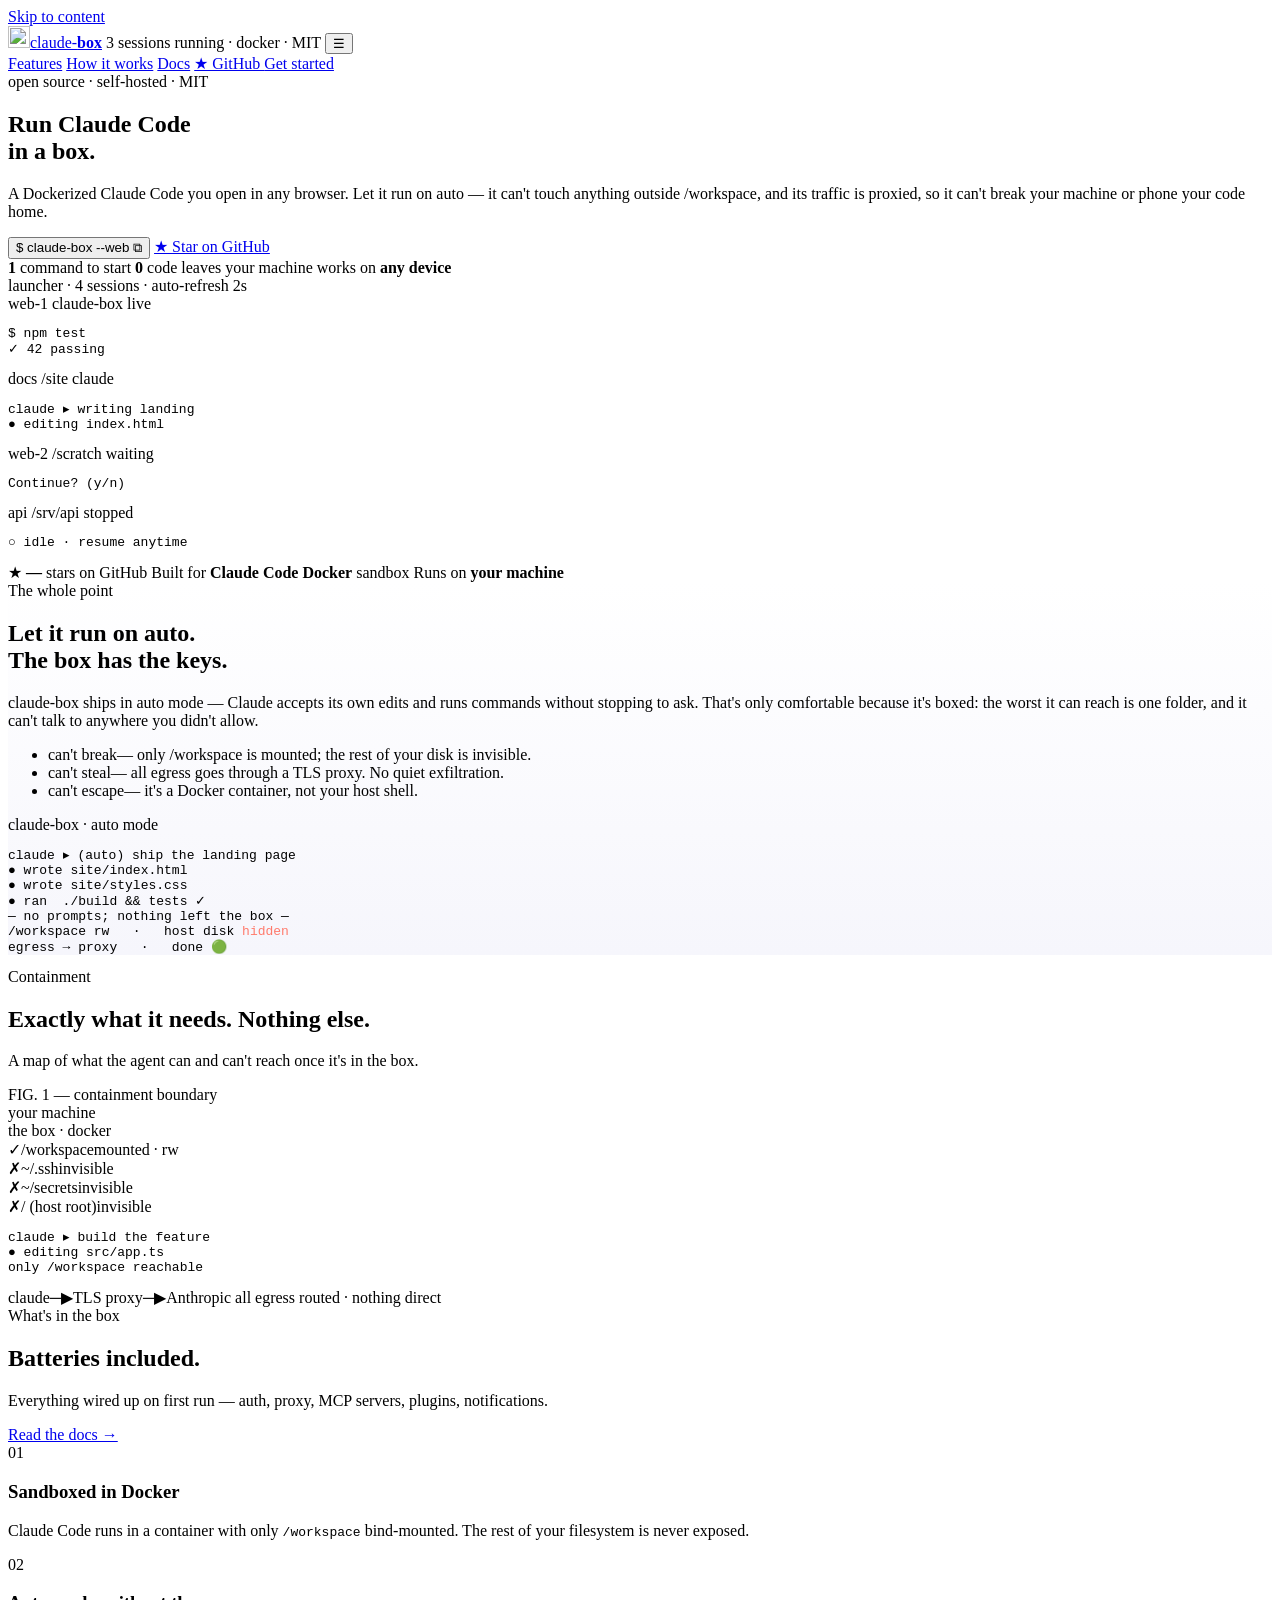
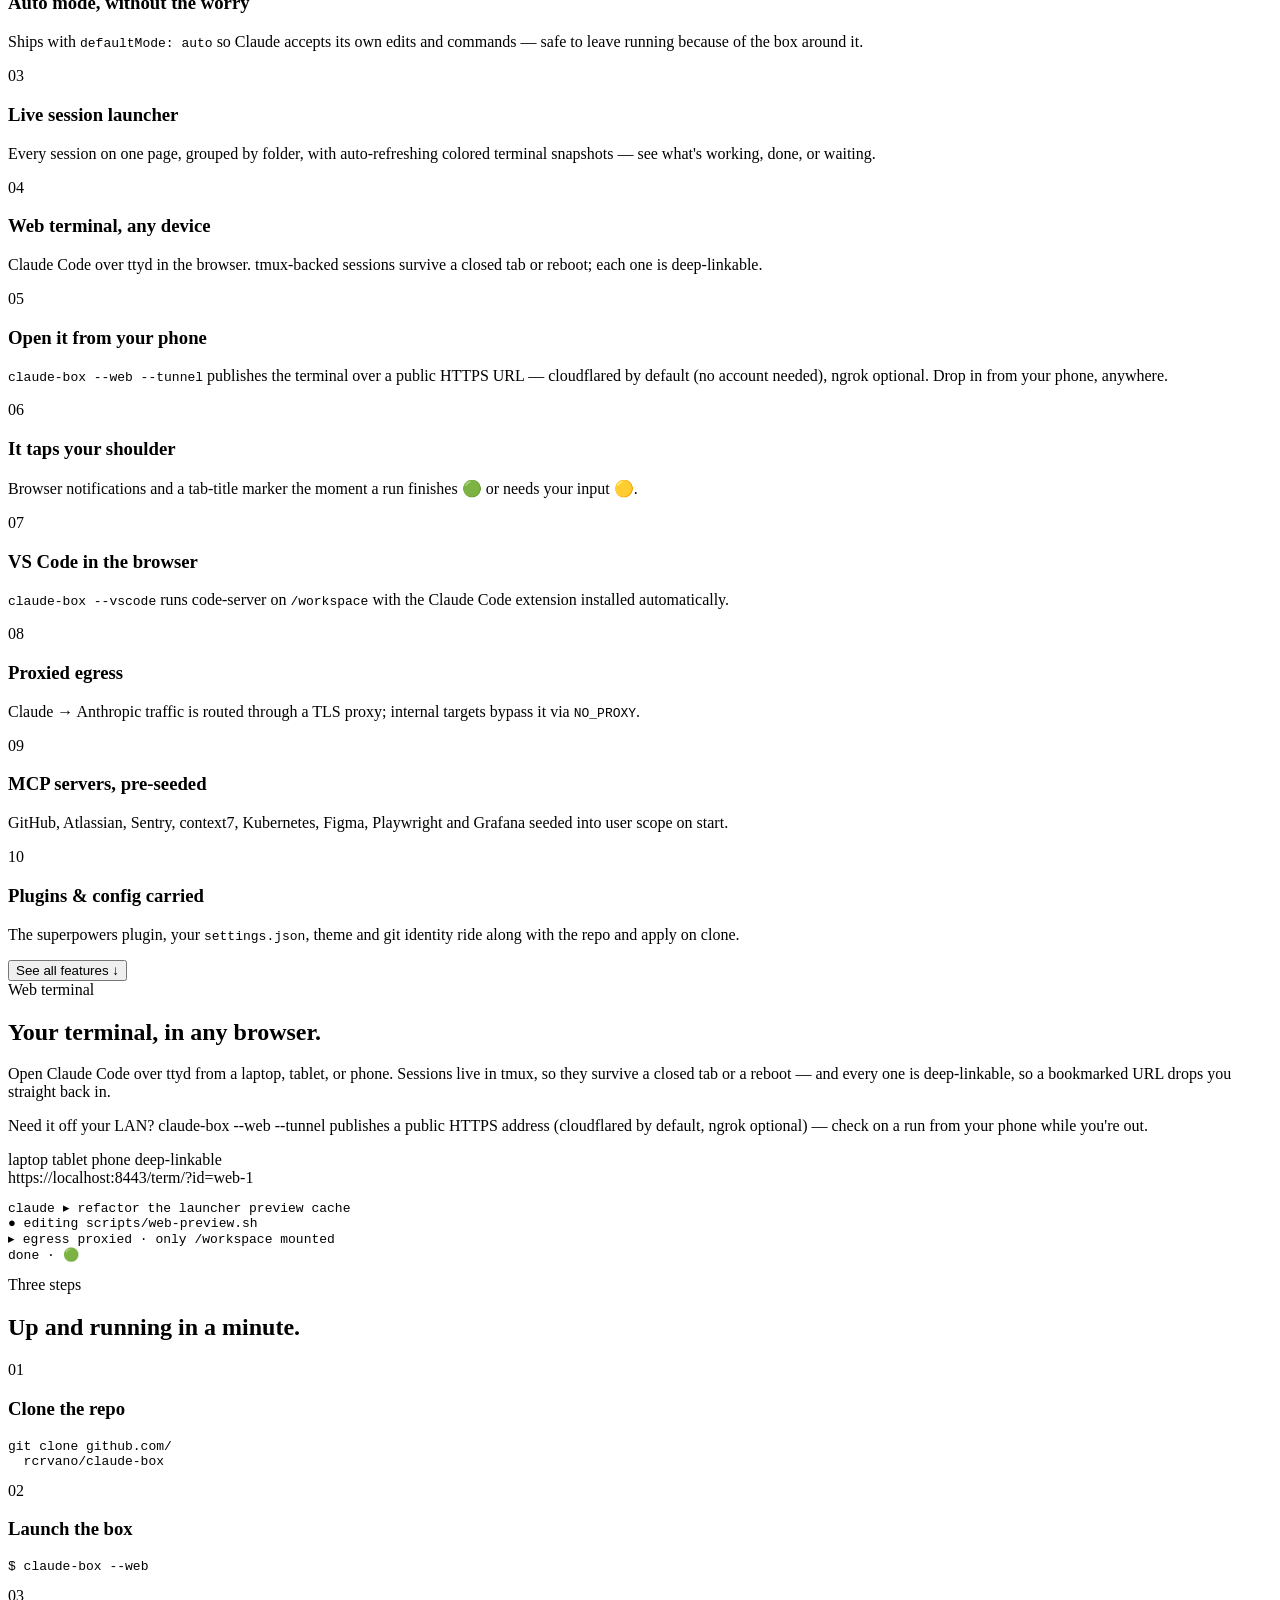
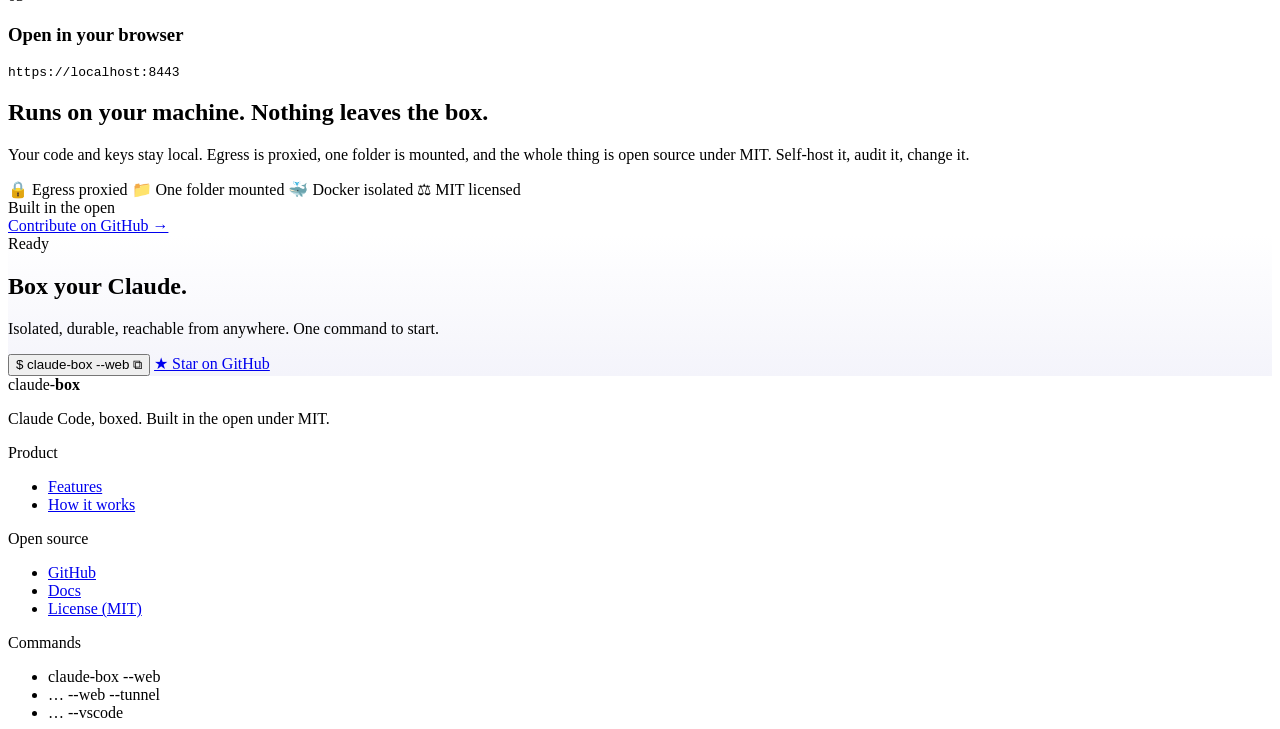
==== site/index.html @ 1a524eef "Initial commit" ====
<!doctype html>
<html lang="en" class="scroll-smooth">
<head>
  <script>document.documentElement.classList.add('js')</script>
  <meta charset="utf-8">
  <meta name="viewport" content="width=device-width, initial-scale=1">
  <title>claude-box — Run Claude Code on auto, safely boxed in Docker</title>
  <meta name="description" content="claude-box runs Claude Code in a Docker sandbox you open from any browser. Let it run on auto mode without fear — only /workspace is mounted and all traffic is proxied. Web terminal, live session launcher, phone access, notifications. Open source, MIT.">
  <meta property="og:title" content="claude-box — Run Claude Code on auto, safely boxed">
  <meta property="og:description" content="A Dockerized Claude Code with a web terminal, a live session launcher, and phone access. Let it run on auto — it can't touch anything outside the box.">
  <meta property="og:type" content="website">
  <link rel="icon" href="/favicon.svg" type="image/svg+xml">
  <link rel="icon" href="/favicon-32.png" sizes="32x32" type="image/png">
  <link rel="icon" href="/favicon-16.png" sizes="16x16" type="image/png">
  <link rel="apple-touch-icon" href="/favicon-180.png">
  <link rel="preload" href="/fonts/space-700.woff2" as="font" type="font/woff2" crossorigin>
  <link rel="preload" href="/fonts/inter-400.woff2" as="font" type="font/woff2" crossorigin>
  <link rel="stylesheet" href="/styles.css">
</head>
<body class="bg-paper font-sans text-ink antialiased">

  <a href="#top" class="sr-only focus:not-sr-only focus:absolute focus:left-4 focus:top-3 focus:z-50 focus:rounded-lg focus:bg-iris focus:px-4 focus:py-2 focus:text-sm focus:font-semibold focus:text-white">Skip to content</a>

  <!-- ═══ statusline / nav ═══ -->
  <header id="nav" class="statusline">
    <nav class="section flex items-center gap-4 py-2.5 font-mono text-[12.5px] text-slate" aria-label="Primary">
      <a href="#top" class="brand"><img src="/brand-mark.svg" alt="" class="brand-mark" width="22" height="22">claude-<b>box</b></a>
      <span class="hidden items-center gap-2 lg:inline-flex"><span class="dot"></span> 3 sessions running</span>
      <span class="hidden text-line lg:inline">·</span>
      <span class="hidden lg:inline">docker · MIT</span>
      <span class="flex-1"></span>
      <button id="nav-toggle" class="text-base text-ink md:hidden" aria-label="Toggle menu" aria-expanded="false">☰</button>
      <div id="nav-menu" class="hidden items-center gap-6 md:flex">
        <a href="#features" data-open-features class="hover:text-ink">Features</a>
        <a href="#how" class="hover:text-ink">How it works</a>
        <a href="https://github.com/rcrvano/claude-box#readme" class="hover:text-ink">Docs</a>
        <a href="https://github.com/rcrvano/claude-box" class="inline-flex items-center gap-1.5 text-ink hover:text-iris">★ GitHub <span data-stars></span></a>
        <a href="#get-started" class="btn-primary btn-sm font-sans">Get started</a>
      </div>
    </nav>
  </header>

  <main id="top">

    <!-- ═══ hero ═══ -->
    <section class="section grid items-center gap-12 pb-10 pt-16 md:grid-cols-[1.02fr_1.1fr] md:gap-14 md:pt-[4.6rem]">
      <div>
        <div class="kicker flex items-center gap-2.5"><span class="dot dot-coral"></span> open source · self-hosted · MIT</div>
        <h1 class="mt-4 font-display text-[clamp(2.5rem,5.4vw,3.9rem)] font-bold leading-[1.02] tracking-tightest">Run Claude Code<br>in a <span class="text-iris">box.</span></h1>
        <p class="mt-5 max-w-[46ch] text-[18.5px] leading-relaxed text-slate">A Dockerized Claude Code you open in any browser. Let it run on <span class="font-semibold text-ink">auto</span> — it can't touch anything outside <span class="font-mono text-ink">/workspace</span>, and its traffic is proxied, so it can't break your machine or phone your code home.</p>
        <div id="get-started" class="mt-7 flex flex-wrap items-center gap-3">
          <button class="cmd" data-copy="claude-box --web" aria-label="Copy command"><span class="p">$</span> claude-box --web <span data-copy-icon>⧉</span></button>
          <a href="https://github.com/rcrvano/claude-box" class="btn-ghost">★ Star on GitHub <span data-stars class="text-slate"></span></a>
        </div>
        <div class="mt-6 flex flex-wrap gap-x-5 gap-y-2 font-mono text-[12.5px] text-slate">
          <span><b class="text-ink">1</b> command to start</span>
          <span><b class="text-ink">0</b> code leaves your machine</span>
          <span>works on <b class="text-ink">any device</b></span>
        </div>
      </div>

      <!-- signature: live session board -->
      <div class="board" aria-hidden="true">
        <div class="flex items-center gap-2 px-2 pb-3.5 pt-1 font-mono text-[12.5px] text-slate"><span class="font-semibold text-ink">launcher</span> · 4 sessions · auto-refresh 2s</div>
        <div class="board-grid">
          <div class="scard live">
            <div class="top"><span class="nm">web-1</span> <span>claude-box</span> <span class="st"><i></i>live</span></div>
            <pre><span class="t-m">$</span> npm test
<span class="t-g">✓ 42 passing</span> <span class="cur cur-g"></span></pre>
          </div>
          <div class="scard work">
            <div class="top"><span class="nm">docs</span> <span>/site</span> <span class="st"><i></i>claude</span></div>
            <pre><span class="t-c">claude ▸</span> writing landing
<span class="t-m">● editing index.html</span> <span class="cur"></span></pre>
          </div>
          <div class="scard wait">
            <div class="top"><span class="nm">web-2</span> <span>/scratch</span> <span class="st"><i></i>waiting</span></div>
            <pre><span class="t-y">Continue? (y/n)</span> <span class="cur cur-y"></span></pre>
          </div>
          <div class="scard stop">
            <div class="top"><span class="nm">api</span> <span>/srv/api</span> <span class="st"><i></i>stopped</span></div>
            <pre><span class="t-m">○ idle · resume anytime</span></pre>
          </div>
        </div>
      </div>
    </section>

    <!-- ═══ trust strip ═══ -->
    <div class="border-y border-line bg-panel">
      <div class="section flex flex-wrap items-center justify-center gap-x-9 gap-y-3 py-4 font-mono text-[13px] text-slate">
        <span>★ <b class="text-ink" data-stars>—</b> stars on GitHub</span>
        <span>Built for <b class="text-ink">Claude Code</b></span>
        <span><b class="text-ink">Docker</b> sandbox</span>
        <span>Runs on <b class="text-ink">your machine</b></span>
      </div>
    </div>

    <!-- ═══ automode — the headline feature ═══ -->
    <section class="section pt-24">
      <div class="grid items-center gap-10 rounded-[28px] border border-line bg-panel p-6 shadow-soft sm:p-8 md:grid-cols-2 md:gap-12 md:p-12" style="background:linear-gradient(180deg,#fff,#f6f6fc)">
        <div class="reveal">
          <div class="kicker">The whole point</div>
          <h2 class="mt-3 font-display text-[clamp(1.8rem,3.4vw,2.5rem)] font-bold leading-[1.08] tracking-tighter">Let it run on auto.<br>The box has the keys.</h2>
          <p class="mt-4 text-[17px] leading-relaxed text-slate">claude-box ships in <span class="font-semibold text-ink">auto mode</span> — Claude accepts its own edits and runs commands without stopping to ask. That's only comfortable because it's boxed: the worst it can reach is one folder, and it can't talk to anywhere you didn't allow.</p>
          <ul class="mt-6 space-y-3 text-[15px]">
            <li class="flex gap-3"><span class="text-live">can't break</span><span class="text-slate">— only <span class="font-mono text-ink">/workspace</span> is mounted; the rest of your disk is invisible.</span></li>
            <li class="flex gap-3"><span class="text-live">can't steal</span><span class="text-slate">— all egress goes through a TLS proxy. No quiet exfiltration.</span></li>
            <li class="flex gap-3"><span class="text-live">can't escape</span><span class="text-slate">— it's a Docker container, not your host shell.</span></li>
          </ul>
        </div>
        <div class="window reveal" aria-hidden="true">
          <div class="wbar"><i style="background:#ff5f56"></i><i style="background:#ffbd2e"></i><i style="background:#27c93f"></i><span class="url">claude-box · auto mode</span></div>
          <pre><span class="t-c">claude ▸ (auto)</span> ship the landing page
<span class="t-g">●</span> wrote site/index.html
<span class="t-g">●</span> wrote site/styles.css
<span class="t-g">●</span> ran  ./build &amp;&amp; tests <span class="t-g">✓</span>
<span class="t-m">— no prompts; nothing left the box —</span>
<span class="t-i">/workspace</span> rw   <span class="t-m">·</span>   <span class="t-i">host disk</span> <span style="color:#ff7a6b">hidden</span>
<span class="t-i">egress</span> → proxy   <span class="t-m">·</span>   done <span class="t-g">🟢</span> <span class="cur"></span></pre>
        </div>
      </div>
    </section>

    <!-- ═══ containment boundary (FIG.1, from blueprint dir) ═══ -->
    <section class="section pt-24">
      <div class="head max-w-[58ch]">
        <div class="kicker">Containment</div>
        <h2 class="mt-3 font-display text-[clamp(1.7rem,3.2vw,2.3rem)] font-bold leading-tight tracking-tighter">Exactly what it needs. Nothing else.</h2>
        <p class="mt-3 text-[17px] leading-relaxed text-slate">A map of what the agent can and can't reach once it's in the box.</p>
      </div>
      <div class="reveal relative mt-9 rounded-2xl border-[1.5px] border-line bg-panel/70 p-5 sm:p-8 md:p-10">
        <span class="absolute -top-2.5 left-6 bg-paper px-2 font-mono text-[11px] uppercase tracking-[0.12em] text-slate">FIG. 1 — containment boundary</span>
        <div class="machine">
          <span class="lbl">your machine</span>
          <div class="boxframe">
            <span class="lbl">the box · docker</span>
            <div class="grid gap-6 md:grid-cols-2">
              <div>
                <div class="mount"><span class="text-live">✓</span><span class="text-ink">/workspace</span><span class="note">mounted · rw</span></div>
                <div class="mount"><span class="text-coral">✗</span><span class="text-ink">~/.ssh</span><span class="note">invisible</span></div>
                <div class="mount"><span class="text-coral">✗</span><span class="text-ink">~/secrets</span><span class="note">invisible</span></div>
                <div class="mount" style="border-bottom:0"><span class="text-coral">✗</span><span class="text-ink">/ (host root)</span><span class="note">invisible</span></div>
              </div>
              <div class="window" style="box-shadow:none" aria-hidden="true">
                <pre class="!p-3.5 !text-[11.5px]"><span class="t-c">claude ▸</span> build the feature
<span class="t-g">●</span> editing src/app.ts
<span class="t-m">only /workspace reachable</span> <span class="cur"></span></pre>
              </div>
            </div>
            <div class="egress">
              <span class="node">claude</span><span class="font-semibold text-ink">─▶</span><span class="node proxy">TLS proxy</span><span class="font-semibold text-ink">─▶</span><span class="node">Anthropic</span>
              <span class="ml-auto">all egress routed · nothing direct</span>
            </div>
          </div>
        </div>
      </div>
    </section>

    <!-- ═══ features as a list (3 main + expand) ═══ -->
    <section id="features" class="section pt-24">
      <div class="flex flex-wrap items-end justify-between gap-4">
        <div class="head max-w-[52ch]">
          <div class="kicker">What's in the box</div>
          <h2 class="mt-3 font-display text-[clamp(1.7rem,3.2vw,2.3rem)] font-bold leading-tight tracking-tighter">Batteries included.</h2>
          <p class="mt-3 text-[17px] leading-relaxed text-slate">Everything wired up on first run — auth, proxy, MCP servers, plugins, notifications.</p>
        </div>
        <a href="https://github.com/rcrvano/claude-box#readme" class="btn-ghost btn-sm">Read the docs →</a>
      </div>

      <div class="mt-10 border-t border-line">
        <!-- three highlighted -->
        <div class="spec reveal"><span class="id">01</span><h3>Sandboxed in Docker</h3><p>Claude Code runs in a container with only <code>/workspace</code> bind-mounted. The rest of your filesystem is never exposed.</p></div>
        <div class="spec reveal"><span class="id">02</span><h3>Auto mode, without the worry</h3><p>Ships with <code>defaultMode: auto</code> so Claude accepts its own edits and commands — safe to leave running because of the box around it.</p></div>
        <div class="spec reveal"><span class="id">03</span><h3>Live session launcher</h3><p>Every session on one page, grouped by folder, with auto-refreshing colored terminal snapshots — see what's working, done, or waiting.</p></div>

        <!-- the rest (expandable) -->
        <div class="more-rows" data-more>
          <div class="spec"><span class="id">04</span><h3>Web terminal, any device</h3><p>Claude Code over ttyd in the browser. tmux-backed sessions survive a closed tab or reboot; each one is deep-linkable.</p></div>
          <div class="spec"><span class="id">05</span><h3>Open it from your phone</h3><p><code>claude-box --web --tunnel</code> publishes the terminal over a public HTTPS URL — cloudflared by default (no account needed), ngrok optional. Drop in from your phone, anywhere.</p></div>
          <div class="spec"><span class="id">06</span><h3>It taps your shoulder</h3><p>Browser notifications and a tab-title marker the moment a run finishes 🟢 or needs your input 🟡.</p></div>
          <div class="spec"><span class="id">07</span><h3>VS Code in the browser</h3><p><code>claude-box --vscode</code> runs code-server on <code>/workspace</code> with the Claude Code extension installed automatically.</p></div>
          <div class="spec"><span class="id">08</span><h3>Proxied egress</h3><p>Claude → Anthropic traffic is routed through a TLS proxy; internal targets bypass it via <code>NO_PROXY</code>.</p></div>
          <div class="spec"><span class="id">09</span><h3>MCP servers, pre-seeded</h3><p>GitHub, Atlassian, Sentry, context7, Kubernetes, Figma, Playwright and Grafana seeded into user scope on start.</p></div>
          <div class="spec"><span class="id">10</span><h3>Plugins &amp; config carried</h3><p>The superpowers plugin, your <code>settings.json</code>, theme and git identity ride along with the repo and apply on clone.</p></div>
        </div>
      </div>

      <button id="see-all-features" class="btn-ghost btn-sm mt-7" aria-expanded="false" aria-controls="features">
        <span data-more-label>See all features</span>
        <span data-more-icon>↓</span>
      </button>
    </section>

    <!-- ═══ web terminal deep-dive ═══ -->
    <section class="section grid items-center gap-14 pt-24 md:grid-cols-2">
      <div class="reveal">
        <div class="kicker">Web terminal</div>
        <h2 class="mt-3 font-display text-[clamp(1.7rem,3.2vw,2.3rem)] font-bold leading-tight tracking-tighter">Your terminal, in any browser.</h2>
        <p class="mt-4 text-[17px] leading-relaxed text-slate">Open Claude Code over ttyd from a laptop, tablet, or phone. Sessions live in tmux, so they survive a closed tab or a reboot — and every one is deep-linkable, so a bookmarked URL drops you straight back in.</p>
        <p class="mt-3 text-[15px] leading-relaxed text-slate">Need it off your LAN? <span class="font-mono text-ink">claude-box --web --tunnel</span> publishes a public HTTPS address (cloudflared by default, ngrok optional) — check on a run from your phone while you're out.</p>
        <div class="mt-6 flex flex-wrap gap-2.5 font-mono text-[12px] text-slate">
          <span class="rounded-full border border-line bg-panel px-3 py-1">laptop</span>
          <span class="rounded-full border border-line bg-panel px-3 py-1">tablet</span>
          <span class="rounded-full border border-line bg-panel px-3 py-1">phone</span>
          <span class="rounded-full border border-line bg-panel px-3 py-1">deep-linkable</span>
        </div>
      </div>
      <div class="window reveal" aria-hidden="true">
        <div class="wbar"><i style="background:#ff5f56"></i><i style="background:#ffbd2e"></i><i style="background:#27c93f"></i><span class="url">https://localhost:8443/term/?id=web-1</span></div>
        <pre><span class="t-c">claude ▸</span> refactor the launcher preview cache
<span class="t-g">●</span> editing scripts/web-preview.sh
<span class="t-i">▸ egress proxied · only /workspace mounted</span>
<span class="t-m">done · 🟢</span> <span class="cur"></span></pre>
      </div>
    </section>

    <!-- ═══ how it works ═══ -->
    <section id="how" class="section pt-24">
      <div class="mx-auto max-w-[40ch] text-center">
        <div class="kicker">Three steps</div>
        <h2 class="mt-3 font-display text-[clamp(1.7rem,3.2vw,2.3rem)] font-bold leading-tight tracking-tighter">Up and running in a minute.</h2>
      </div>
      <div class="mt-10 grid gap-4 md:grid-cols-3">
        <div class="card"><div class="step n">01</div><h3 class="mt-2 font-display text-[17px] font-bold">Clone the repo</h3><pre class="mt-3.5 overflow-x-auto rounded-[10px] bg-screen p-3.5 font-mono text-xs text-screen-txt"><span class="t-i">git</span> clone github.com/
  rcrvano/claude-box</pre></div>
        <div class="card"><div class="step n">02</div><h3 class="mt-2 font-display text-[17px] font-bold">Launch the box</h3><pre class="mt-3.5 overflow-x-auto rounded-[10px] bg-screen p-3.5 font-mono text-xs text-screen-txt"><span class="t-i">$</span> claude-box --web</pre></div>
        <div class="card"><div class="step n">03</div><h3 class="mt-2 font-display text-[17px] font-bold">Open in your browser</h3><pre class="mt-3.5 overflow-x-auto rounded-[10px] bg-screen p-3.5 font-mono text-xs text-screen-txt">https://localhost:8443</pre></div>
      </div>
    </section>

    <!-- ═══ self-host / privacy ═══ -->
    <section class="section pt-24">
      <div class="card text-center">
        <h2 class="mx-auto max-w-[24ch] font-display text-[clamp(1.6rem,3vw,2.2rem)] font-bold leading-tight tracking-tighter">Runs on your machine. Nothing leaves the box.</h2>
        <p class="mx-auto mt-4 max-w-[58ch] text-[17px] leading-relaxed text-slate">Your code and keys stay local. Egress is proxied, one folder is mounted, and the whole thing is open source under MIT. Self-host it, audit it, change it.</p>
        <div class="mt-7 flex flex-wrap justify-center gap-2.5 font-mono text-[13px] text-slate">
          <span class="rounded-full border border-line px-3.5 py-1.5">🔒 Egress proxied</span>
          <span class="rounded-full border border-line px-3.5 py-1.5">📁 One folder mounted</span>
          <span class="rounded-full border border-line px-3.5 py-1.5">🐳 Docker isolated</span>
          <span class="rounded-full border border-line px-3.5 py-1.5">⚖ MIT licensed</span>
        </div>
      </div>
    </section>

    <!-- ═══ contributors ═══ -->
    <section class="section pt-16 text-center">
      <div class="kicker">Built in the open</div>
      <div data-contributors class="mt-4 flex min-h-[48px] items-center justify-center"></div>
      <a href="https://github.com/rcrvano/claude-box" class="mt-3 inline-block text-sm font-semibold text-iris hover:underline">Contribute on GitHub →</a>
    </section>

    <!-- ═══ final CTA ═══ -->
    <section class="mt-24 border-t border-line" style="background:linear-gradient(180deg,#fff,#f4f4fb)">
      <div class="section py-20 text-center">
        <div class="kicker">Ready</div>
        <h2 class="mt-3 font-display text-[clamp(2rem,4vw,2.9rem)] font-bold tracking-tightest">Box your Claude.</h2>
        <p class="mx-auto mt-3 max-w-[42ch] text-[17px] text-slate">Isolated, durable, reachable from anywhere. One command to start.</p>
        <div class="mt-7 flex flex-wrap items-center justify-center gap-3">
          <button class="cmd" data-copy="claude-box --web" aria-label="Copy command"><span class="p">$</span> claude-box --web <span data-copy-icon>⧉</span></button>
          <a href="https://github.com/rcrvano/claude-box" class="btn-ghost">★ Star on GitHub <span data-stars class="text-slate"></span></a>
        </div>
      </div>
    </section>
  </main>

  <!-- ═══ footer ═══ -->
  <footer class="border-t border-line bg-panel">
    <div class="section grid grid-cols-2 gap-8 py-12 sm:grid-cols-4">
      <div class="col-span-2 sm:col-span-1">
        <div class="brand">claude-<b>box</b></div>
        <p class="mt-2 max-w-[28ch] text-sm text-slate">Claude Code, boxed. Built in the open under MIT.</p>
      </div>
      <div>
        <div class="mb-3 font-mono text-[11px] uppercase tracking-wider text-slate">Product</div>
        <ul class="space-y-2 text-sm text-slate">
          <li><a href="#features" data-open-features class="hover:text-ink">Features</a></li>
          <li><a href="#how" class="hover:text-ink">How it works</a></li>
        </ul>
      </div>
      <div>
        <div class="mb-3 font-mono text-[11px] uppercase tracking-wider text-slate">Open source</div>
        <ul class="space-y-2 text-sm text-slate">
          <li><a href="https://github.com/rcrvano/claude-box" class="hover:text-ink">GitHub</a></li>
          <li><a href="https://github.com/rcrvano/claude-box#readme" class="hover:text-ink">Docs</a></li>
          <li><a href="https://github.com/rcrvano/claude-box/blob/main/LICENSE" class="hover:text-ink">License (MIT)</a></li>
        </ul>
      </div>
      <div>
        <div class="mb-3 font-mono text-[11px] uppercase tracking-wider text-slate">Commands</div>
        <ul class="space-y-2 font-mono text-[13px] text-slate">
          <li>claude-box --web</li>
          <li>… --web --tunnel</li>
          <li>… --vscode</li>
        </ul>
      </div>
    </div>
  </footer>

  <script src="/main.js" defer></script>
</body>
</html>
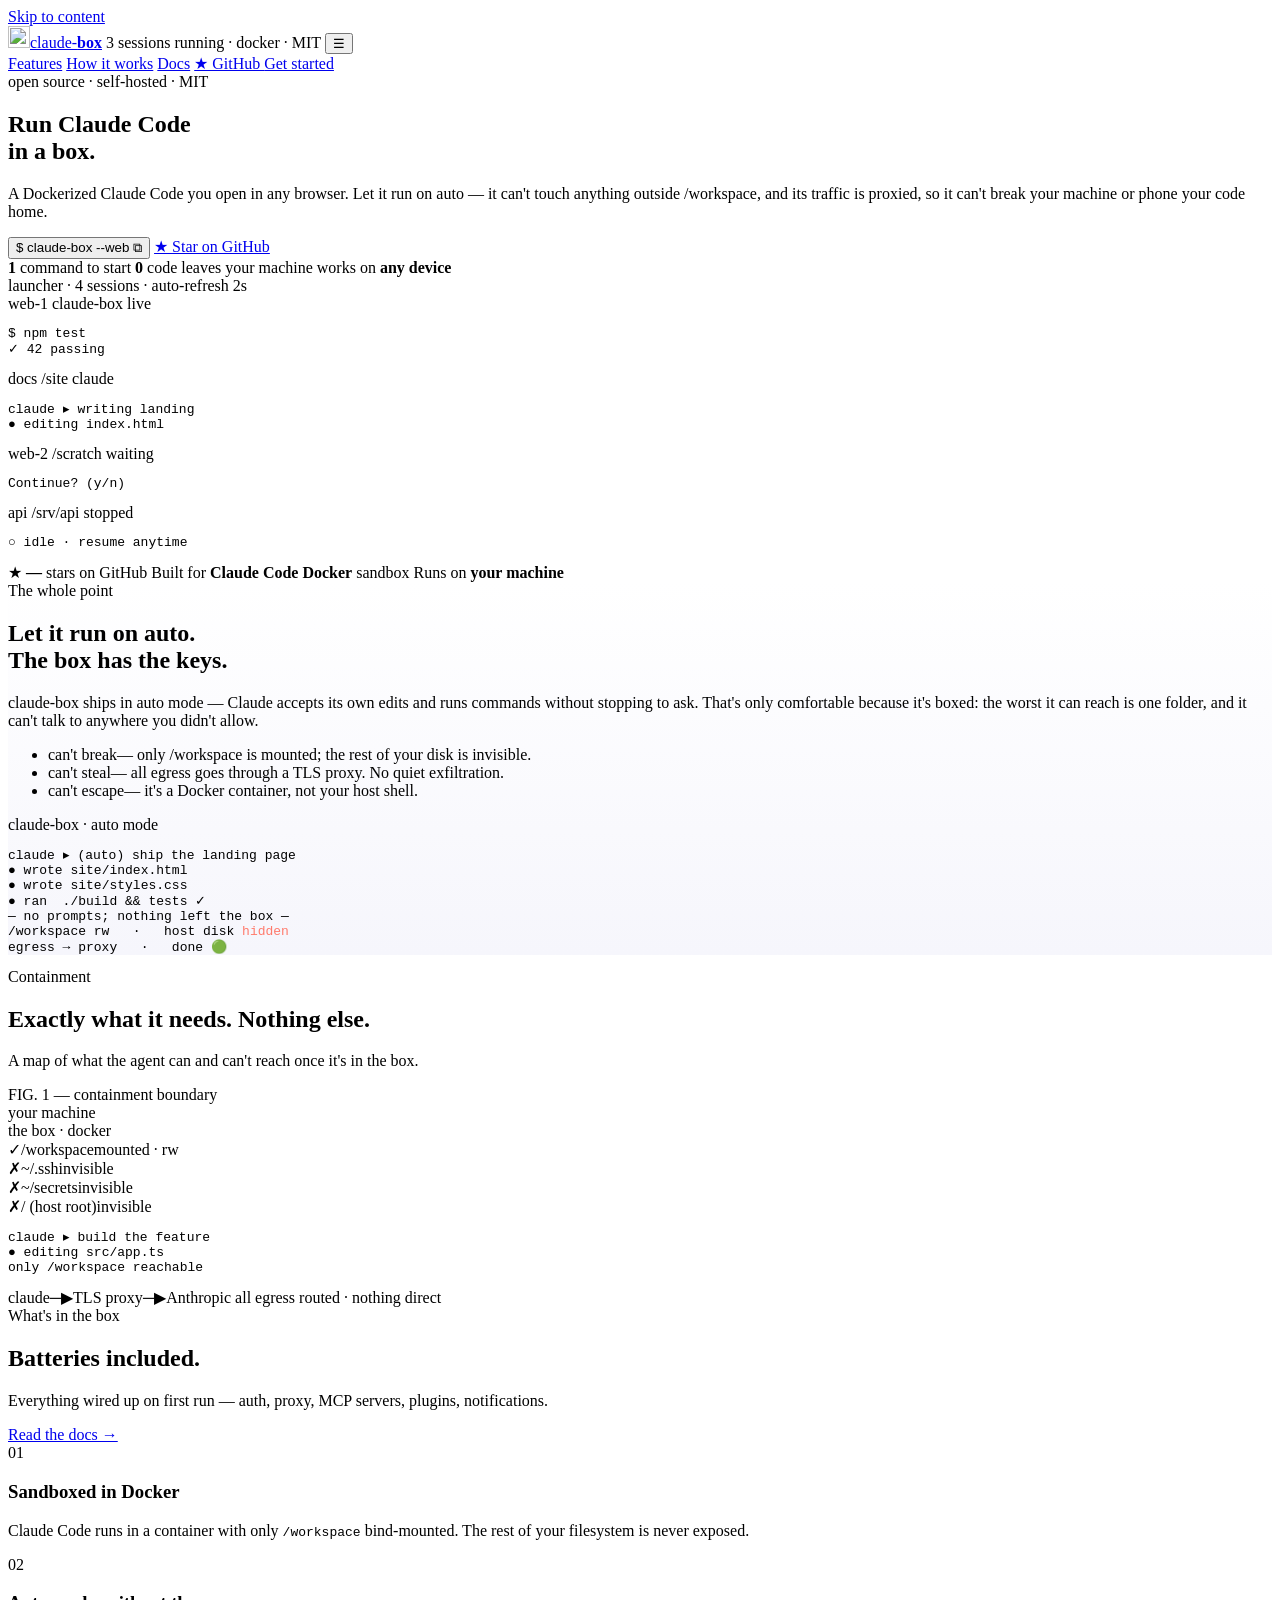
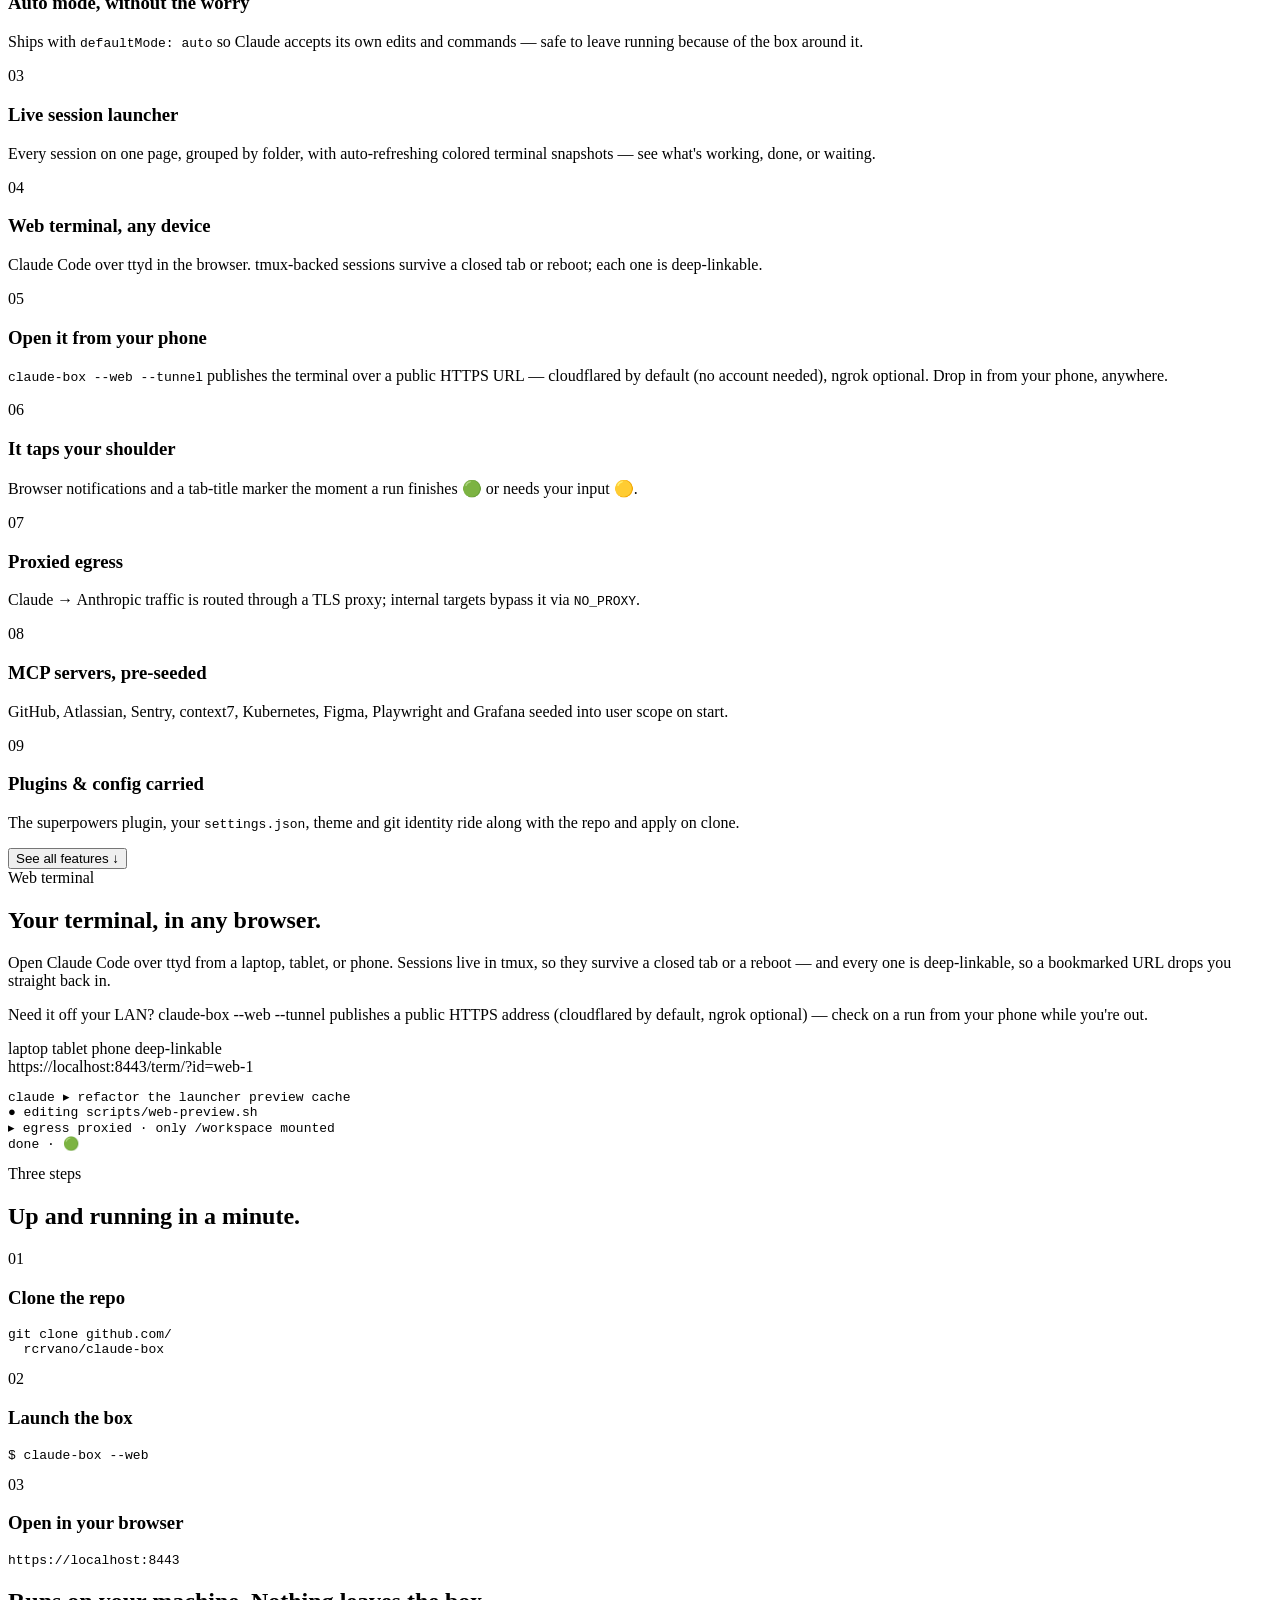
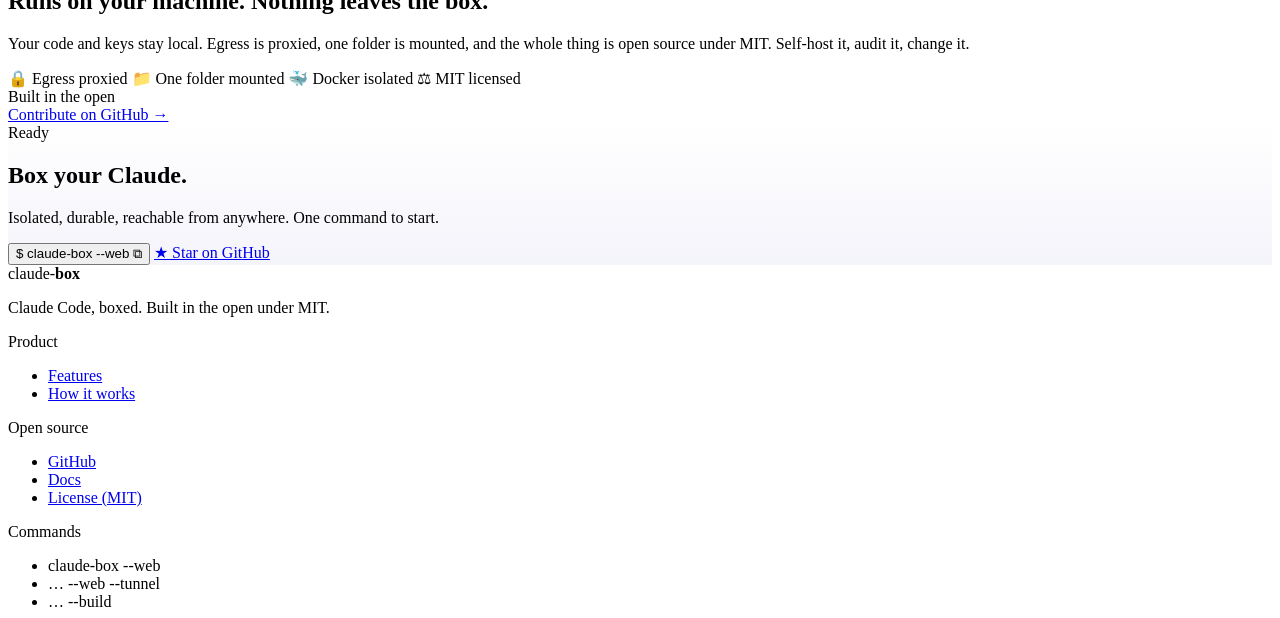
==== commit c7d09fb2: "vscode removed" ====
--- a/site/index.html
+++ b/site/index.html
@@ -178,10 +178,9 @@
           <div class="spec"><span class="id">04</span><h3>Web terminal, any device</h3><p>Claude Code over ttyd in the browser. tmux-backed sessions survive a closed tab or reboot; each one is deep-linkable.</p></div>
           <div class="spec"><span class="id">05</span><h3>Open it from your phone</h3><p><code>claude-box --web --tunnel</code> publishes the terminal over a public HTTPS URL — cloudflared by default (no account needed), ngrok optional. Drop in from your phone, anywhere.</p></div>
           <div class="spec"><span class="id">06</span><h3>It taps your shoulder</h3><p>Browser notifications and a tab-title marker the moment a run finishes 🟢 or needs your input 🟡.</p></div>
-          <div class="spec"><span class="id">07</span><h3>VS Code in the browser</h3><p><code>claude-box --vscode</code> runs code-server on <code>/workspace</code> with the Claude Code extension installed automatically.</p></div>
-          <div class="spec"><span class="id">08</span><h3>Proxied egress</h3><p>Claude → Anthropic traffic is routed through a TLS proxy; internal targets bypass it via <code>NO_PROXY</code>.</p></div>
-          <div class="spec"><span class="id">09</span><h3>MCP servers, pre-seeded</h3><p>GitHub, Atlassian, Sentry, context7, Kubernetes, Figma, Playwright and Grafana seeded into user scope on start.</p></div>
-          <div class="spec"><span class="id">10</span><h3>Plugins &amp; config carried</h3><p>The superpowers plugin, your <code>settings.json</code>, theme and git identity ride along with the repo and apply on clone.</p></div>
+          <div class="spec"><span class="id">07</span><h3>Proxied egress</h3><p>Claude → Anthropic traffic is routed through a TLS proxy; internal targets bypass it via <code>NO_PROXY</code>.</p></div>
+          <div class="spec"><span class="id">08</span><h3>MCP servers, pre-seeded</h3><p>GitHub, Atlassian, Sentry, context7, Kubernetes, Figma, Playwright and Grafana seeded into user scope on start.</p></div>
+          <div class="spec"><span class="id">09</span><h3>Plugins &amp; config carried</h3><p>The superpowers plugin, your <code>settings.json</code>, theme and git identity ride along with the repo and apply on clone.</p></div>
         </div>
       </div>
 
@@ -290,7 +289,7 @@
         <ul class="space-y-2 font-mono text-[13px] text-slate">
           <li>claude-box --web</li>
           <li>… --web --tunnel</li>
-          <li>… --vscode</li>
+          <li>… --build</li>
         </ul>
       </div>
     </div>
